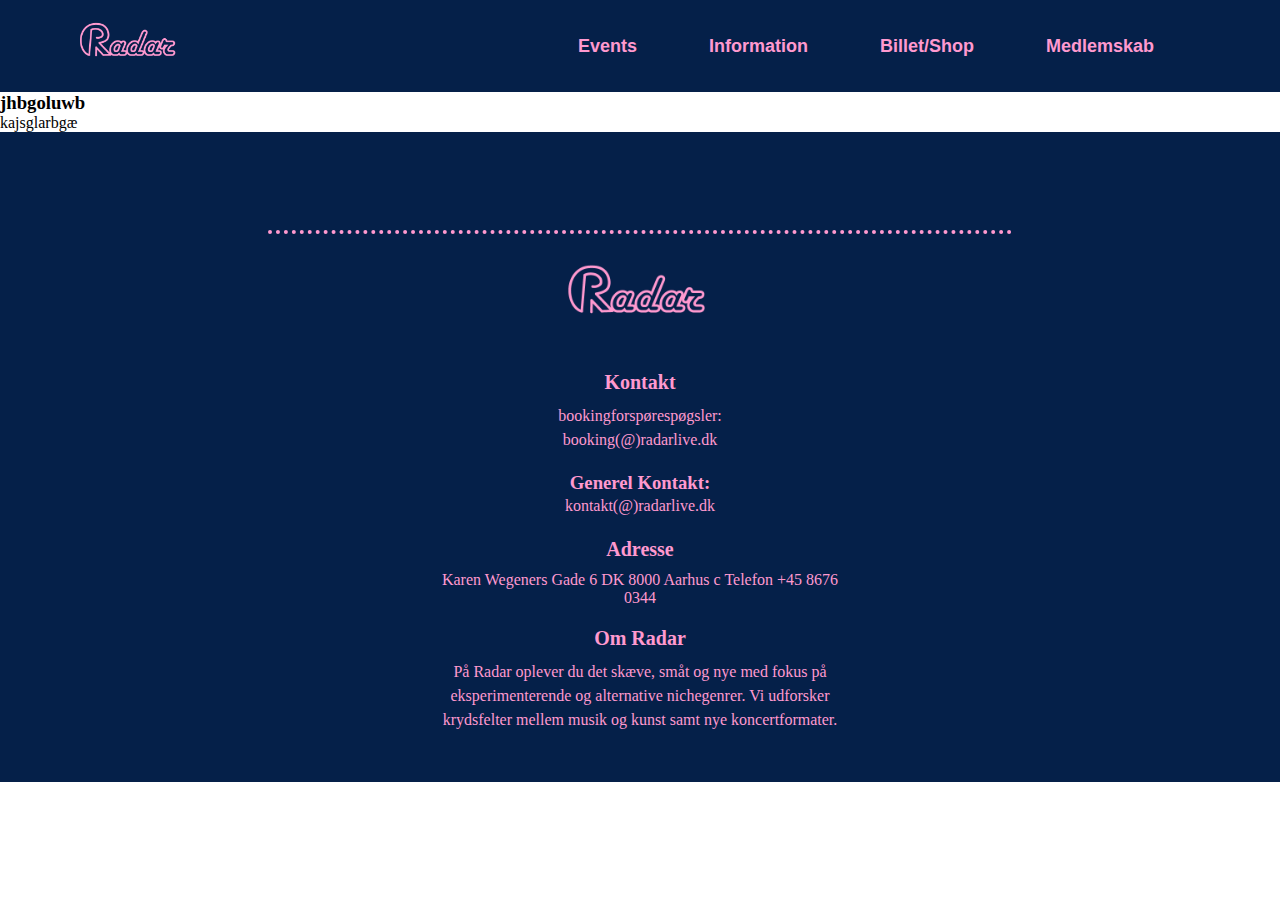
==== index.html @ 802cad34 "responsiv nav, med lidt justeringer" ====
<!DOCTYPE html>
<html lang="da">
<head>
    <meta charset="UTF-8">
    <meta name="viewport" content="width=device-width, initial-scale=1.0">
    <meta name="description" content="Radar – Dit intime spillested for livekoncerter og unik musikoplevelse.">
    <title>Radar</title>
    <link rel="icon" href="../img/logo/favicon.ico" type="image/x-icon">
    <link rel="stylesheet" href="css/footer.css">
    <link rel="stylesheet" href="css/nav.css">
    <link rel="stylesheet" href="css/styles.css">


</head>
<body>
<!-- navbar -->
<nav class="navbar">
    <article class="logo">
        <a href="index.html" title="Til forsiden">
            <img src="../img/logo/radar-logo.png" alt="Pink Radar logo">
        </a>
    </article>
    <input type="checkbox" id="menu-toggle" class="menu-checkbox">
    <!-- Mobil menu ikon -->
    <label for="menu-toggle" class="menu-icon" aria-label="Åbn menu">☰</label>
    <ul class="nav-links">
        <li class="link"><a href="../html/events.html" title="Se kommende events">Events</a></li>
        <li class="link"><a href="../html/info.html" title="Praktisk information">Information</a></li>
        <li class="link"><a href="../html/billet-shop.html" title="Køb billetter eller shop">Billet/Shop</a></li>
        <li class="link"><a href="../html/medlem.html" title="Bliv medlem">Medlemskab</a></li>
    </ul>
</nav>

<section class="seperator">
<article>
    <h3>jhbgoluwb</h3>
    <p>kajsglarbgæ</p>
</article>
</section>




<!-- footer -->
<footer>
    <hr>
    <section class="footer">
      <!-- Logo Sektion -->
      <div class="footer-logo">
        <figure class="footer-img">
          <a href="index.html">
            <img class="radar-logo" src="img/logo/radar-logo.png" alt="Pink Radar logo">
          </a>
        </figure>
      </div>
      
      <!-- Tekstsektioner -->
      <section class="footer-text">
        <h3 class="footer-h3">Kontakt</h3>
        <p class="footer-p">bookingforspørespøgsler:</p>
        <p class="footer-p"> <a href="mailto:booking(@)radarlive.dk">booking(@)radarlive.dk</a>
        </p>
  
        <h3 class="footer-h3-generel">Generel Kontakt:</h3>
        <p class="footer-p"> <a href="mailto:kontakt(@)radarlive.dk">kontakt(@)radarlive.dk</a></p>
      </section>
      
      <section class="footer-text">
        <h3 class="footer-h3">Adresse</h3>
        <p>Karen Wegeners Gade 6 DK 8000 Aarhus c Telefon +45 8676 0344</p>
      </section>
      
      <section class="footer-text">
        <h3 class="footer-h3">Om Radar</h3>
        <p class="footer-p">På Radar oplever du det skæve, småt og nye med fokus på eksperimenterende og alternative nichegenrer. Vi udforsker krydsfelter mellem musik og kunst samt nye koncertformater.</p>
      </section>
    </section>
  </footer>
    
    
</body>
</html>
---- css/footer.css ----
* {
    margin: 0;
    padding: 0;
    box-sizing: border-box;
}

:root {
    --primary-color: #052049; /* mørkeblå */
    --secondary-color: #FF99CF; /* lysserød */
    --accent-color: #633B90; /* lilla */
    --text-color: #FF99CF; /* lysserød */
}

/* footer styling */
footer {
    background-color: var(--primary-color);
    color: var(--text-color);
    padding: 40px 20px;
    text-align: center;
}

/* Flex container for footer */
.footer {
    display: flex;
    flex-direction: column; 
    justify-content: flex-start;
    align-items: center; 
    max-width: 1200px;
    margin: 0 auto;
}

/* Logo styling */
.footer-logo {
    display: flex;
    justify-content: center;
    align-items: center;
    margin-bottom: 20px; /* Afstand mellem logo og tekst */
}

footer img.radar-logo {
    max-width: 200px; 
}


footer section {
    width: 100%;
    max-width: 400px; 
    margin: 10px 0; 
}

/* Tekst styling */
footer .footer-h3 {
    font-size: 20px;
    font-weight: bold;
    margin-bottom: 10px;
}

.footer-h3-generel {
    padding-top: 20px;
}

footer .footer-p {
    font-size: 16px;
    line-height: 1.5;
}

footer .footer-p a {
    color: var(--text-color);
    text-decoration: none;
}

footer .footer-p a:hover {
    text-decoration: underline;
}

/* hr styling */
hr {
    border: none;
    border-bottom: 4px dotted var(--secondary-color);
    margin: 20px auto;
    width: 60%;
    padding-top: 3%;
}
---- css/nav.css ----
* {
    margin: 0;
    padding: 0;
    box-sizing: border-box;
}

:root {
    --primary-color: #052049; /* mørkeblå */
    --secondary-color: #FF99CF; /* lysserød */
    --accent-color: #633B90; /* lilla */
    --text-color: #FF99CF; /* lysserød */
    --hovor-color:#e377b1; /* mørk lysserød */
}

/* generel styling for navbaren */
nav{
    background-color: var(--primary-color);
    color: var(--text-color);
}

.navbar {
    display: flex;
    align-items: center;
    justify-content: space-between;
    padding: 10px 55px;
    padding-right: 70px;
}

/* logo */

.logo img {
    
    width: 150px;
    padding: 5px;
  }

/* links farver og decor */

  nav a{
    text-decoration: none;
    color: var(--text-color);
  }

  nav a:hover {
    color: var(--hovor-color);
  }

  nav a:focus {
    outline-color:var(--hovor-color);
    color: var(--hovor-color);
  }

  /* styling af links */

  .nav-links {
    display: flex;
    list-style: none;
    margin-left: auto;
  }

  .nav-links li {
    margin: 0 1rem;
    padding-right: 40px;
  }

  .nav-links a {
    display: flex;
    text-decoration: none;
    font-size: 18px;
    font-weight: bold;
  }

  nav a {
    font-family: Arial, sans-serif;
    font-size: 16px;
}

  /* burger menu */
  .menu-checkbox {
    display: none;
  }

   .menu-icon {
    display: none;
  }

  .menu-icon:hover.{
    color: var(--hovor-color);
  }
  
  /* responsiv */

  @media (max-width: 768px) {
    .nav-links {
        display: none;
        flex-direction: column;
        position: absolute;
        top: 60px;
        right: 0;
        background-color: var(--primary-color);
        width: 100%;
    }

    .menu-checkbox:checked ~ .nav-links {
        display: flex;
    }

    .menu-icon {
        display: block;
        font-size: 24px;
        cursor: pointer;
    }
}
---- css/styles.css ----
* {
    margin: 0;
    padding: 0;
    box-sizing: border-box;
}

:root {
    --primary-color: #052049; /* mørkeblå */
    --secondary-color: #FF99CF; /* lysserød */
    --accent-color: #633B90; /* lilla */
    --text-color: #FF99CF; /* lysserød */
}
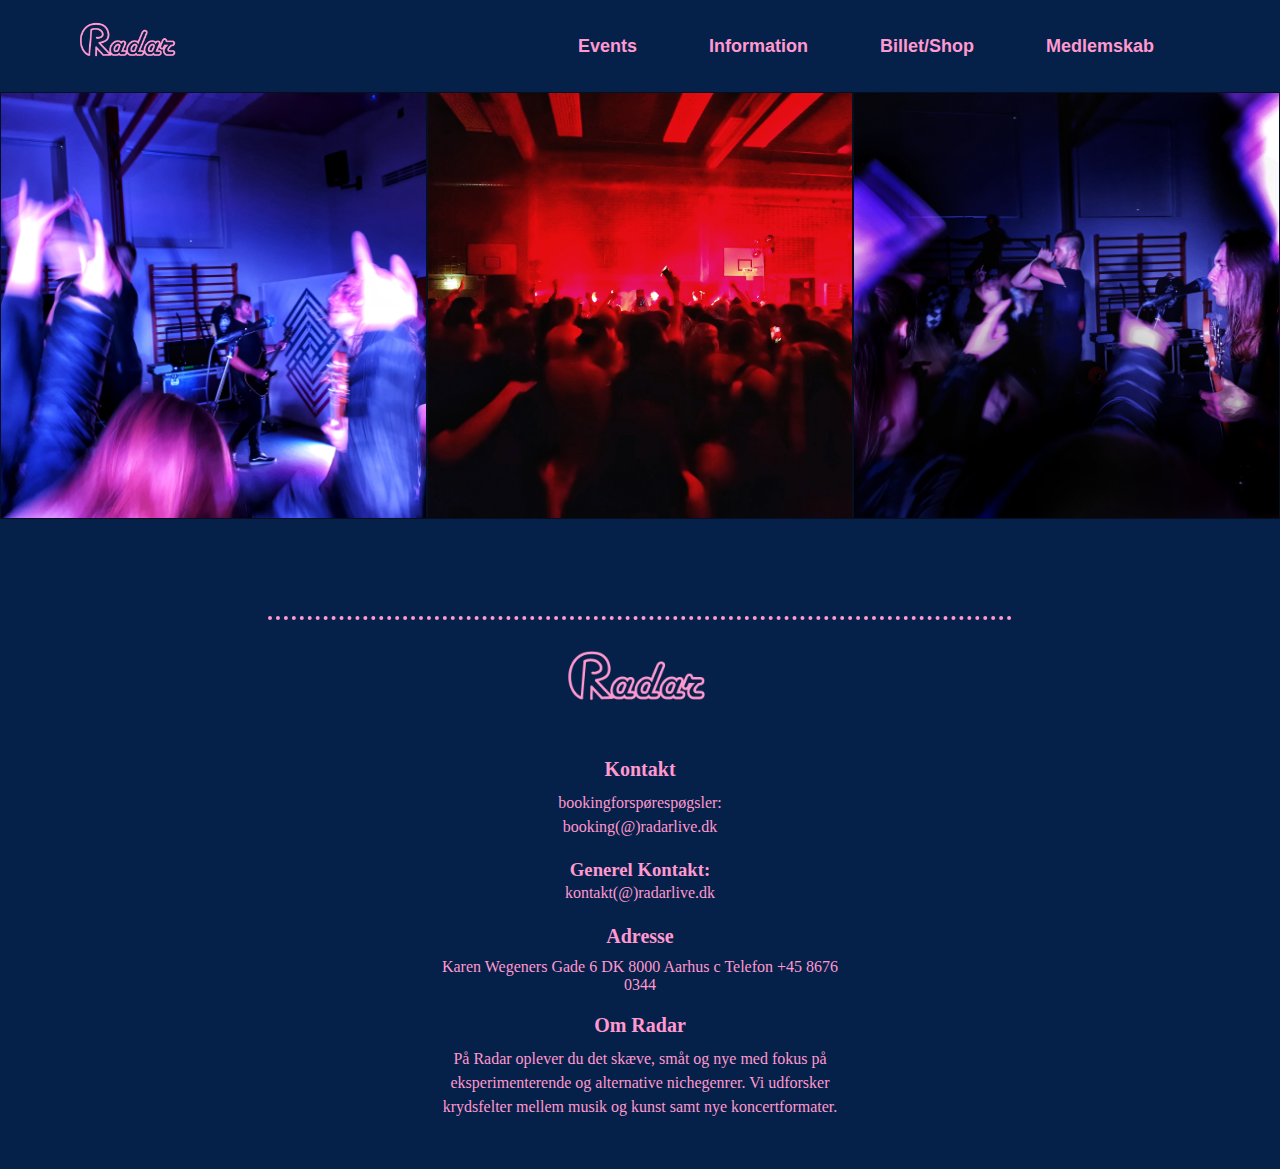
==== commit e114d44c: "billeder html/css index" ====
--- a/index.html
+++ b/index.html
@@ -9,6 +9,7 @@
     <link rel="stylesheet" href="css/footer.css">
     <link rel="stylesheet" href="css/nav.css">
     <link rel="stylesheet" href="css/styles.css">
+    <link rel="stylesheet" href="css/index.css">
 
 
 </head>
@@ -31,11 +32,18 @@
     </ul>
 </nav>
 
-<section class="seperator">
-<article>
-    <h3>jhbgoluwb</h3>
-    <p>kajsglarbgæ</p>
-</article>
+<section class="img-banner">
+  <figure class="banner-img">
+    <img src="img/rock-hands.jpg" alt="band som spiller, med puplikum der laver rock-hands">
+  </figure>
+
+  <figure class="banner-img">
+    <img src="img/red.jpg" alt="billede af puplikum i rød lighting">
+  </figure>
+  
+  <figure class="banner-img">
+    <img src="img/artist-playing.jpg" alt="billede af sangeren med puplikum i forgrunden">
+  </figure>
 </section>
 
 
--- a/css/index.css
+++ b/css/index.css
@@ -0,0 +1,36 @@
+* {
+    margin: 0;
+    padding: 0;
+    box-sizing: border-box;
+}
+
+:root {
+    --primary-color: #052049; /* mørkeblå */
+    --secondary-color: #FF99CF; /* lysserød */
+    --accent-color: #633B90; /* lilla */
+    --text-color: #FF99CF; /* lysserød */
+    --hovor-color:#e377b1; /* mørk lysserød */
+    --pxfoto-color:#050f1f;/* mørk blå til 1px rundt om billeder */
+}
+
+.img-banner {
+    display: flex; /* Gør containeren til en flexbox */
+    justify-content: center; /* Centrerer billederne */
+    align-items: center; /* Centrerer billederne lodret */
+    padding: 0; /* Ingen padding rundt om containeren */
+    gap: 0; /* Ingen mellemrum mellem billederne */
+}
+
+.banner-img {
+    flex: 1; /* Gør hver figur lige bred */
+    margin: 0; /* Ingen margin mellem figurerne */
+}
+
+.banner-img img {
+    width: 100%; /* Sørger for, at billederne fylder hele figurens bredde */
+    height: auto; /* Bevarer billedets proportioner */
+    display: block; /* Eliminerer evt. mellemrum som inline-elementer kan skabe */
+    border: 1px solid var(--pxfoto-color); /* Mørkeblå ramme */
+       
+    background-color: #1a1a1a; /* Mørk baggrundsfarve til at fremhæve rammen */
+}
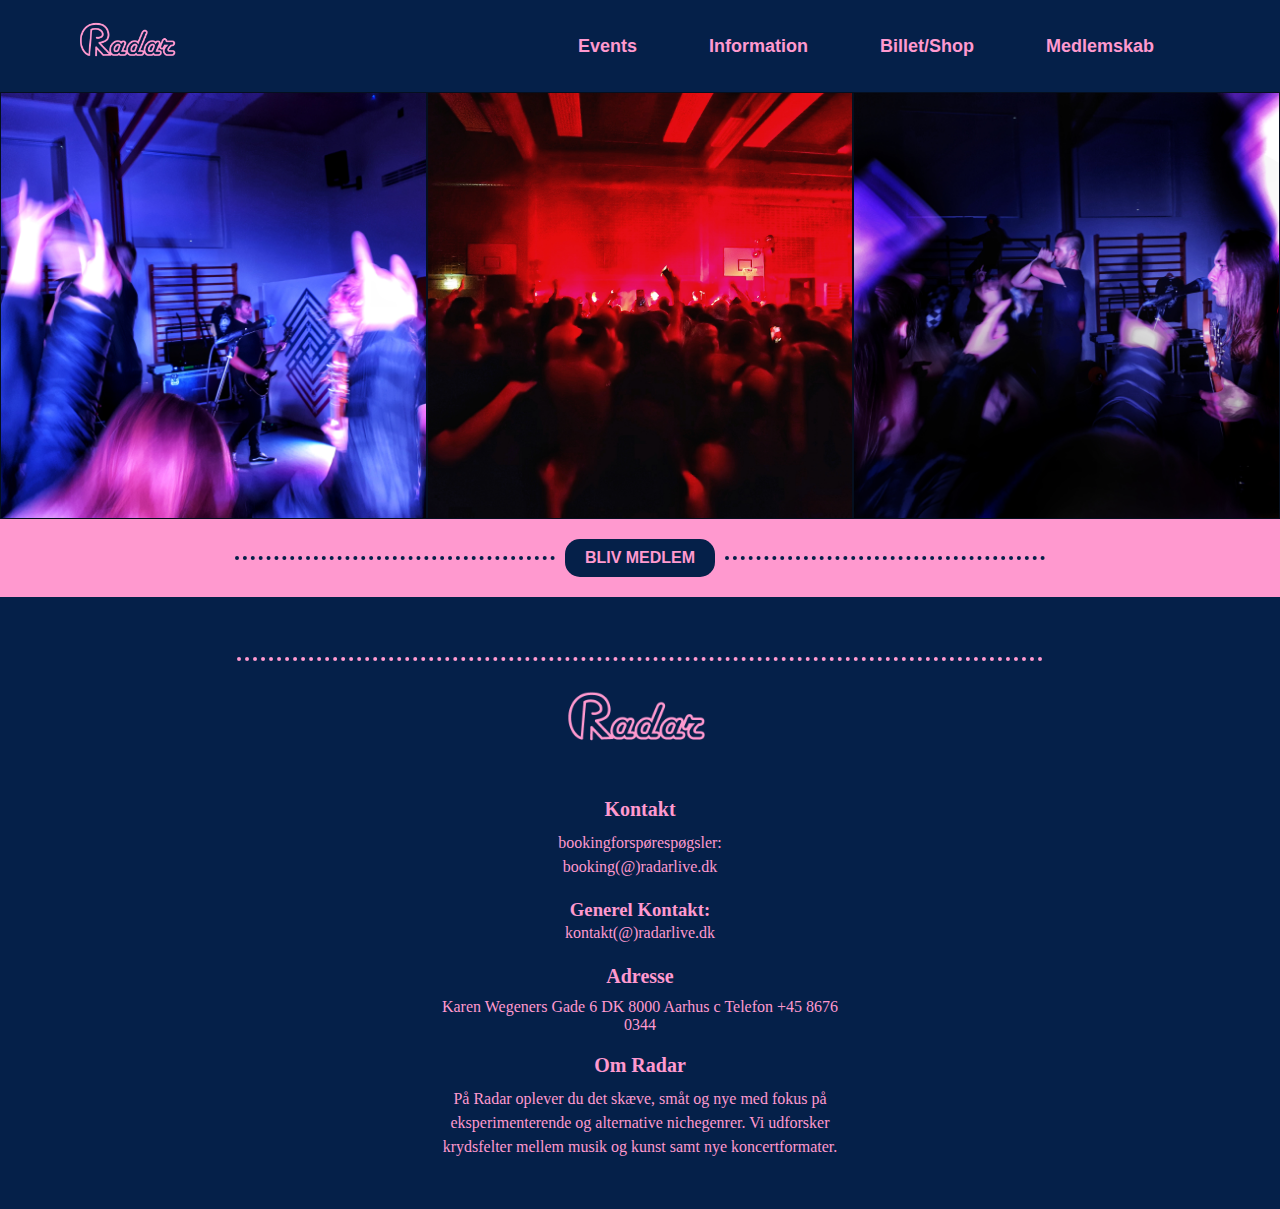
==== commit f559c7bc: "bliv medlem knap" ====
--- a/index.html
+++ b/index.html
@@ -32,6 +32,8 @@
     </ul>
 </nav>
 
+<!-- tre billeder -->
+
 <section class="img-banner">
   <figure class="banner-img">
     <img src="img/rock-hands.jpg" alt="band som spiller, med puplikum der laver rock-hands">
@@ -46,7 +48,13 @@
   </figure>
 </section>
 
+<!-- bliv medlem knap -->
 
+<section class="medlemskab">
+  <hr class="line">
+  <button class="bliv-medlem" onclick="window.location.href='../html/medlem.html';">BLIV MEDLEM</button>
+  <hr class="line">
+</section>
 
 
 <!-- footer -->
--- a/css/footer.css
+++ b/css/footer.css
@@ -78,6 +78,6 @@
     border: none;
     border-bottom: 4px dotted var(--secondary-color);
     margin: 20px auto;
-    width: 60%;
-    padding-top: 3%;
+    width: 65%;
+    padding-top: 0;
 }
--- a/css/index.css
+++ b/css/index.css
@@ -12,6 +12,8 @@
     --hovor-color:#e377b1; /* mørk lysserød */
     --pxfoto-color:#050f1f;/* mørk blå til 1px rundt om billeder */
 }
+
+/* tre billeder i toppen */
 
 .img-banner {
     display: flex; /* Gør containeren til en flexbox */
@@ -34,3 +36,43 @@
        
     background-color: #1a1a1a; /* Mørk baggrundsfarve til at fremhæve rammen */
 }
+
+/* bliv medlem knap */
+
+/* Container for knappen og linjer */
+.medlemskab {
+    display: flex; /* Flexbox til horisontal layout */
+    align-items: center; /* Vertikal centreret layout */
+    justify-content: center; /* Centrerer hele sektionen */
+    background-color: var(--secondary-color); /* Baggrundsfarve (lyserød) */
+    padding: 20px 0; /* Plads over og under */
+}
+
+/* Hr styling */
+.line {
+    border: none; 
+    border-top: 4px dotted var(--primary-color); /* Stiplet linje */
+    margin: 0 10px; /* Plads mellem linjerne og knappen */
+    width: 25%; /* Procentuel bredde */
+    flex-shrink: 0; /* Sørger for, at linjerne ikke krymper */
+    padding-top: 0;
+}
+
+/* Knappens styling */
+.bliv-medlem {
+    background-color: var(--primary-color); /* Mørkeblå baggrundsfarve */
+    color: var(--secondary-color); 
+    font-size: 16px; /* Tekststørrelse */
+    font-weight: bold; /* Fed tekst */
+    padding: 10px 20px; /* Indvendig afstand for knappen */
+    border: none; /* Fjern standardkant */
+    border-radius: 15px; /* Afrundede hjørner */
+    cursor: pointer; /* Gør knappen klikbar */
+    display: inline-block; /* Gør knappen inline-block for bedre fleksibilitet */
+}
+
+.bliv-medlem:hover {
+    background-color: #ff60b5; /* Skift farve ved hover */
+    color: #052049; /* Omvend farve ved hover */
+    transition: background-color 0.3s ease, color 0.3s ease; /* Glidende overgang */
+}
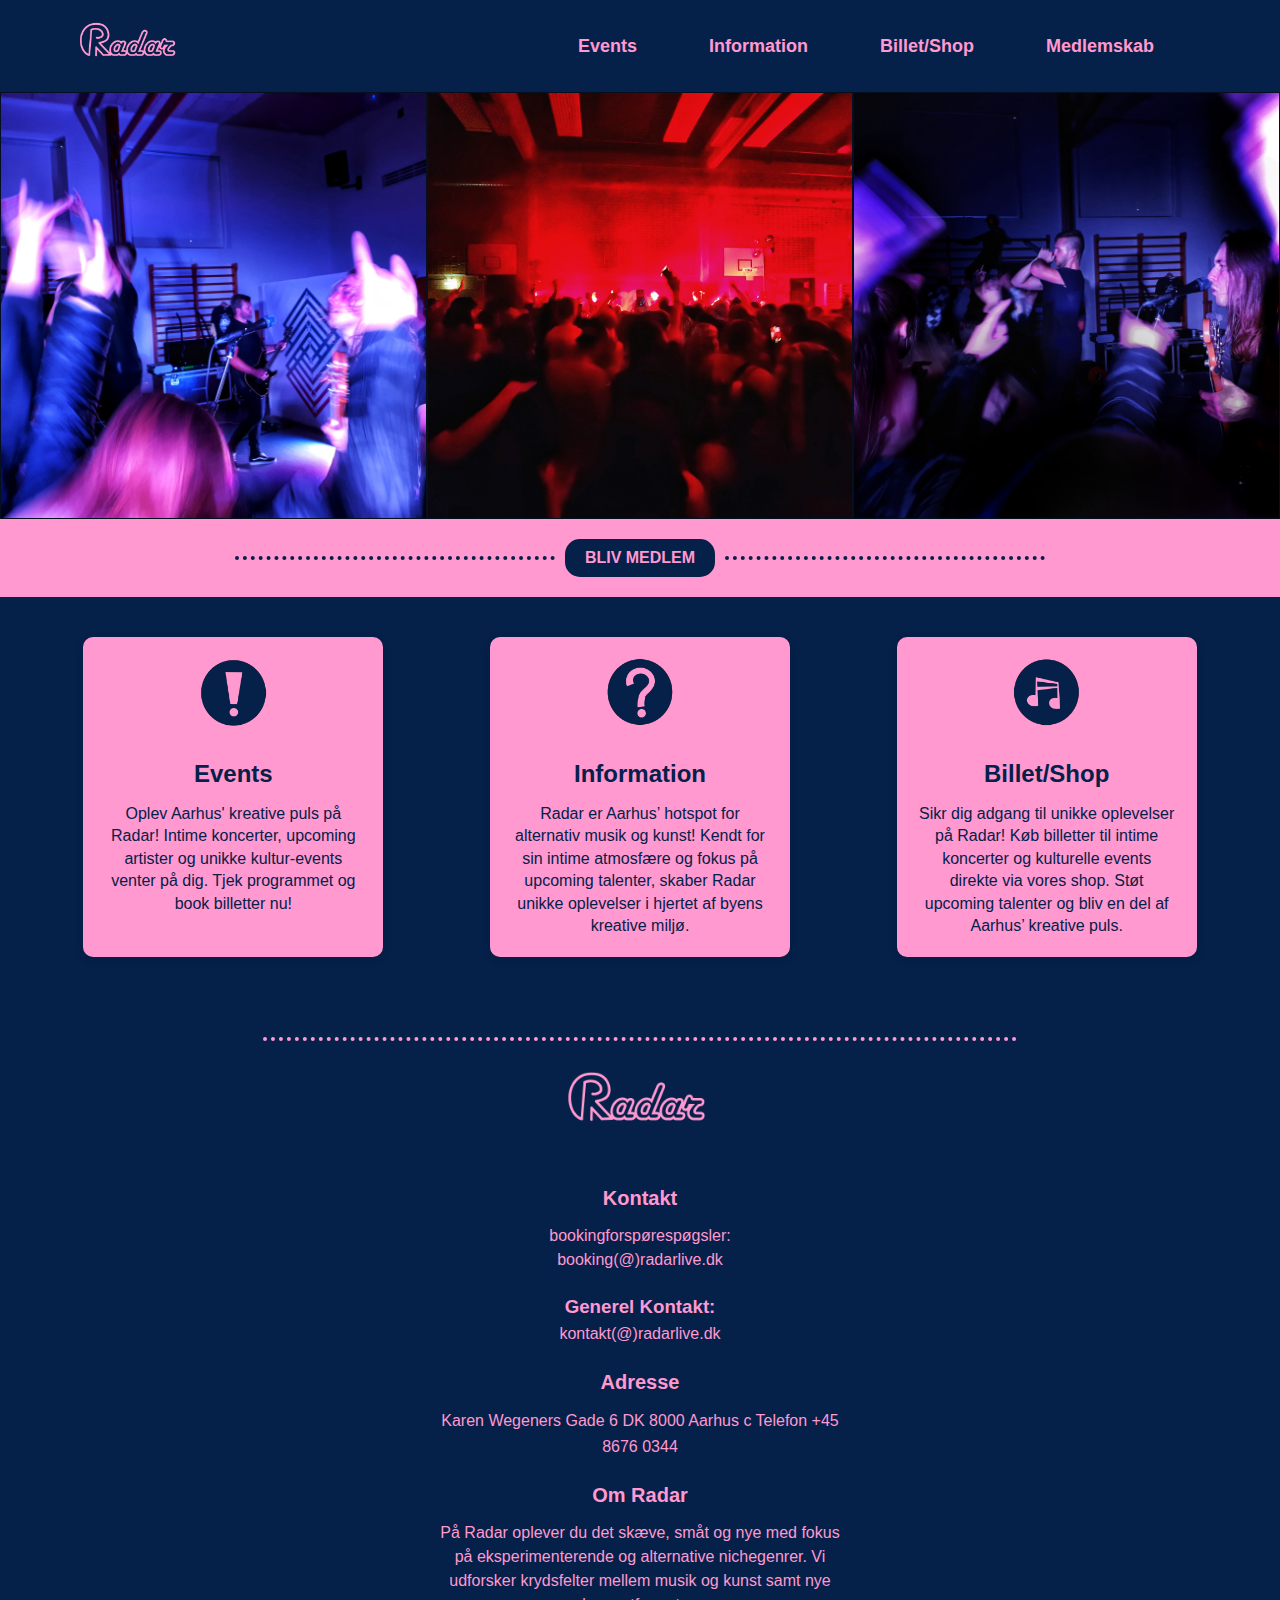
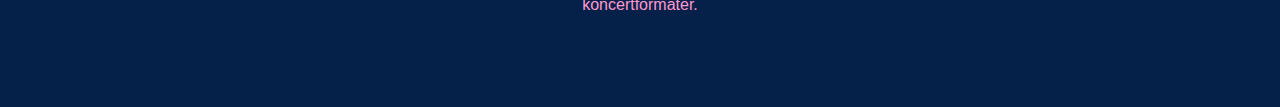
==== commit 0b3ae3de: "form færdig" ====
--- a/index.html
+++ b/index.html
@@ -57,6 +57,55 @@
 </section>
 
 
+<!-- info bokse -->
+
+<section class="infobox">
+  <article class="box">
+    <figure>
+      <a href="../html/events.html">
+    <img src="img/logo/udraabstegn-logo.png" alt="udraabstegn" class="icon" />
+      </a>
+  </figure>
+    <h3>Events</h3>
+    <p>
+      Oplev Aarhus' kreative puls på Radar! Intime koncerter, 
+      upcoming artister og unikke kultur-events venter på dig. 
+      Tjek programmet og book billetter nu!
+    </p>    
+  </article>
+
+  <article class="box">
+    <figure>
+      <a href="../html/info.html">
+    <img src="img/logo/sporgsmaal-logo.png" alt="spørgsmaalstegn" class="icon" />
+      </a>
+    </figure>
+    <h3>Information</h3>
+    <p>
+      Radar er Aarhus’ hotspot for alternativ musik og kunst! 
+      Kendt for sin intime atmosfære og fokus på upcoming talenter,
+      skaber Radar unikke oplevelser i hjertet af byens kreative miljø. 
+    </p>
+  </article>
+
+  <article class="box">
+    <figure>
+      <a href="../html/billet-shop.html">
+    <img src="img/logo/node-logo.png" alt="musiknode" class="icon" />
+      </a>
+    </figure>
+    <h3>Billet/Shop</h3>
+    <p>
+      Sikr dig adgang til unikke oplevelser på Radar!
+      Køb billetter til intime koncerter og kulturelle
+      events direkte via vores shop. 
+      Støt upcoming talenter og bliv en del af Aarhus’ kreative puls. 
+    </p>
+  </article>
+
+  
+
+
 <!-- footer -->
 <footer>
     <hr>
--- a/css/footer.css
+++ b/css/footer.css
@@ -13,6 +13,7 @@
 
 /* footer styling */
 footer {
+    font-family: Arial, sans-serif;
     background-color: var(--primary-color);
     color: var(--text-color);
     padding: 40px 20px;
@@ -81,3 +82,5 @@
     width: 65%;
     padding-top: 0;
 }
+
+
--- a/css/styles.css
+++ b/css/styles.css
@@ -11,3 +11,5 @@
     --text-color: #FF99CF; /* lysserød */
 }
 
+
+
--- a/css/index.css
+++ b/css/index.css
@@ -76,3 +76,84 @@
     color: #052049; /* Omvend farve ved hover */
     transition: background-color 0.3s ease, color 0.3s ease; /* Glidende overgang */
 }
+
+
+
+/* infobokse */
+
+
+body {
+    font-family: Arial, sans-serif;
+    background-color: #f2f2f2;
+    color: var(--primary-color);
+   
+}
+
+.infobox {
+    display: flex;
+    justify-content: space-around;
+    flex-wrap: wrap;
+    gap: 20px;
+    padding: 40px;
+    background-color: var(--primary-color);
+    line-height: 1.6;
+}
+
+.box {
+    background-color: var(--secondary-color);
+    padding: 20px;
+    width: 300px;
+    border-radius: 10px;
+    box-shadow: 0 2px 10px rgba(0, 0, 0, 0.1);
+    text-align: center;
+    transition: transform 0.3s ease, box-shadow 0.3s ease;
+}
+
+.box:hover {
+    transform: scale(1.05);
+    box-shadow: 0 5px 20px rgba(0, 0, 0, 0.2);
+}
+
+.box h3 {
+    color: var(--primary-color);
+    font-size: 1.5rem;
+    margin-top: 10px;
+}
+
+.box p {
+    font-size: 1rem;
+    color: var(--primary-color);
+    margin-top: 10px;
+    line-height: 1.4;
+}
+
+.box figure {
+    margin: 0;
+}
+
+.box .icon {
+    width: 70px;
+    height: 70px;
+    margin-bottom: 10px;
+    transition: transform 0.3s ease;
+}
+
+.box .icon:hover {
+    transform: scale(1.2);
+}
+
+a {
+    text-decoration: none;
+    color: inherit;
+}
+
+html, body {
+    height: 100%;
+}
+
+footer {
+    position: relative;
+    bottom: 0;
+    width: 100%;
+    margin-top: 0px;
+}
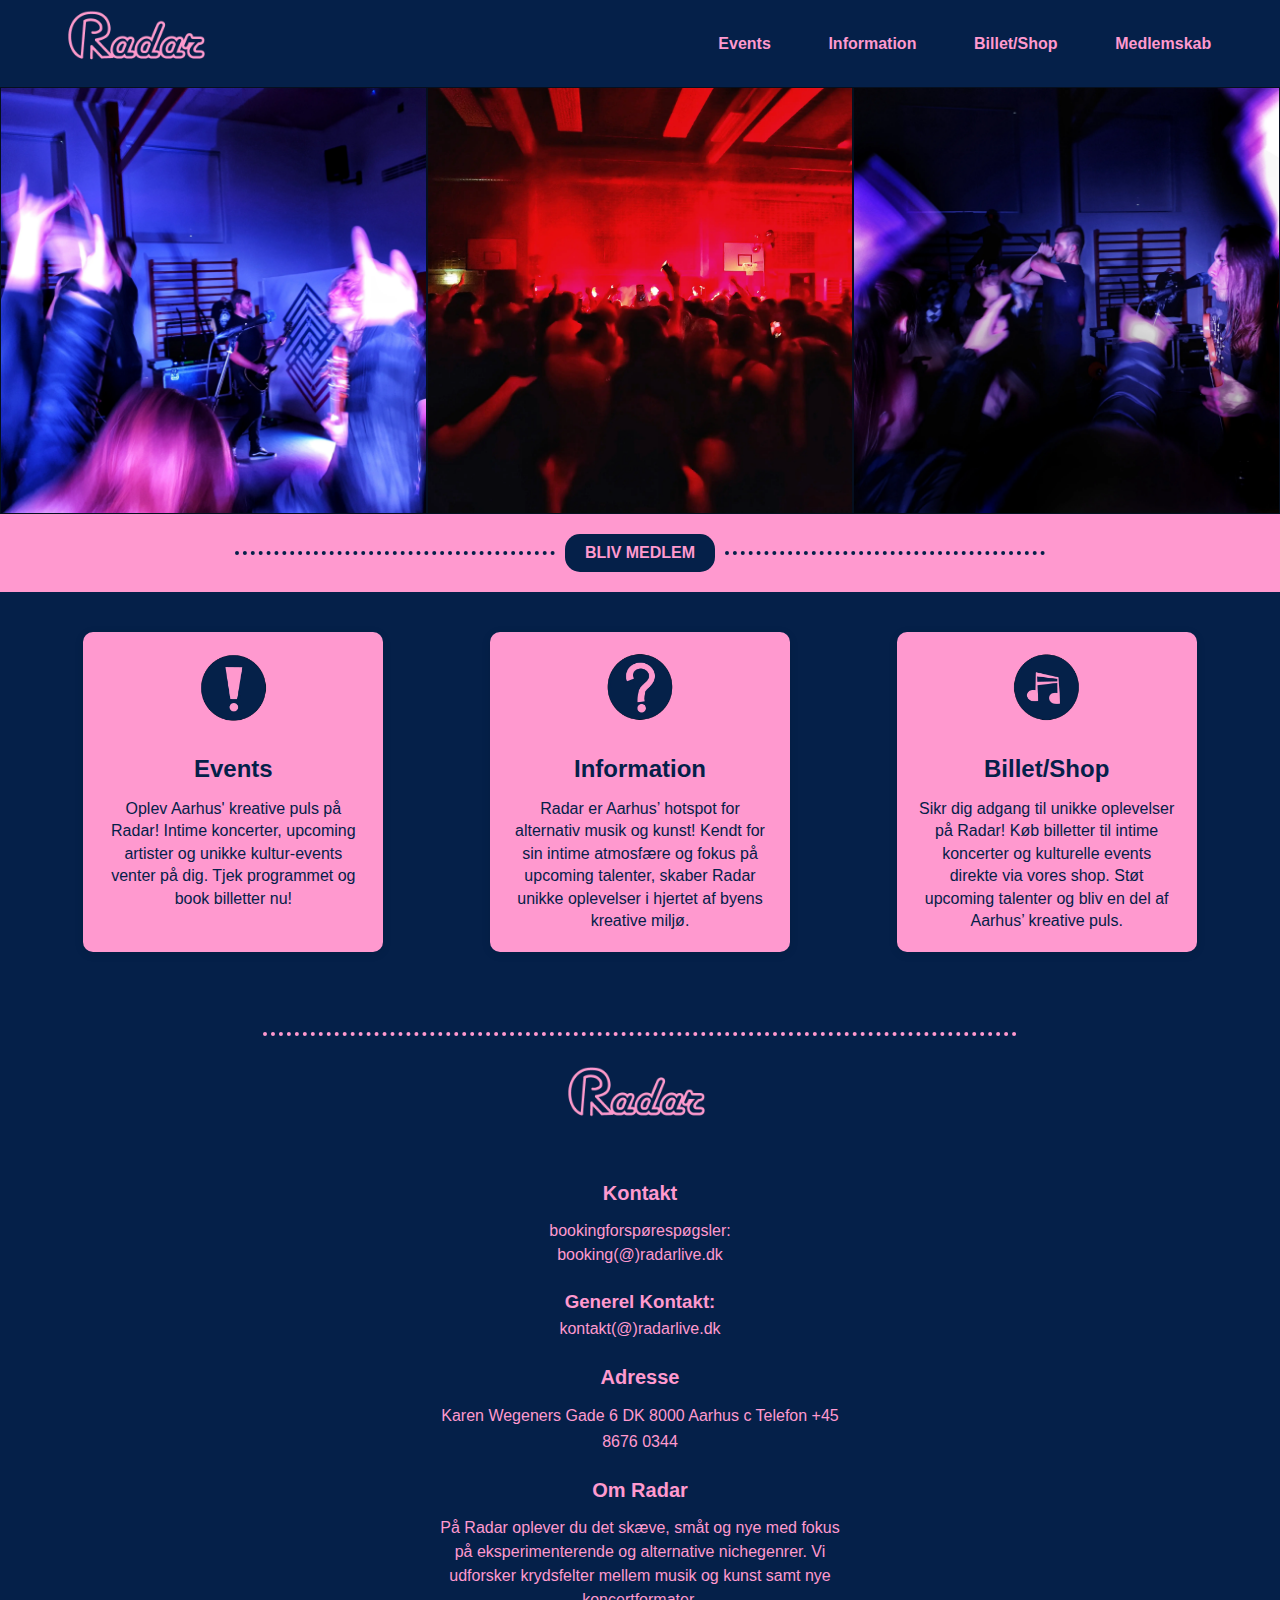
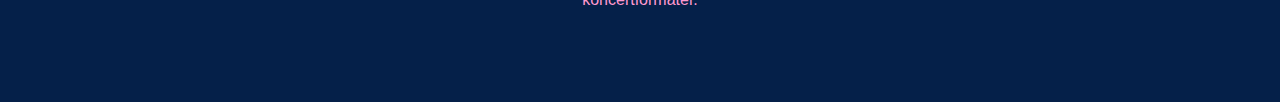
==== commit 4bf96a58: "slettet unødvendig css" ====
--- a/index.html
+++ b/index.html
@@ -18,7 +18,7 @@
 <nav class="navbar">
     <article class="logo">
         <a href="index.html" title="Til forsiden">
-            <img src="../img/logo/radar-logo.png" alt="Pink Radar logo">
+            <img src="../img/logo/radar-logo.webp" alt="Pink Radar logo">
         </a>
     </article>
     <input type="checkbox" id="menu-toggle" class="menu-checkbox">
@@ -36,15 +36,15 @@
 
 <section class="img-banner">
   <figure class="banner-img">
-    <img src="img/rock-hands.jpg" alt="band som spiller, med puplikum der laver rock-hands">
+    <img src="img/rock-hands.webp" alt="band som spiller, med puplikum der laver rock-hands">
   </figure>
 
   <figure class="banner-img">
-    <img src="img/red.jpg" alt="billede af puplikum i rød lighting">
+    <img src="img/red.webp" alt="billede af puplikum i rød lighting">
   </figure>
   
   <figure class="banner-img">
-    <img src="img/artist-playing.jpg" alt="billede af sangeren med puplikum i forgrunden">
+    <img src="img/artist-playing.webp" alt="billede af sangeren med puplikum i forgrunden">
   </figure>
 </section>
 
@@ -63,7 +63,7 @@
   <article class="box">
     <figure>
       <a href="../html/events.html">
-    <img src="img/logo/udraabstegn-logo.png" alt="udraabstegn" class="icon" />
+    <img src="img/logo/udraabstegn-logo.webp" alt="udraabstegn" class="icon" />
       </a>
   </figure>
     <h3>Events</h3>
@@ -77,7 +77,7 @@
   <article class="box">
     <figure>
       <a href="../html/info.html">
-    <img src="img/logo/sporgsmaal-logo.png" alt="spørgsmaalstegn" class="icon" />
+    <img src="img/logo/sporgsmaal-logo.webp" alt="sporgsmaalstegn" class="icon" />
       </a>
     </figure>
     <h3>Information</h3>
@@ -91,7 +91,7 @@
   <article class="box">
     <figure>
       <a href="../html/billet-shop.html">
-    <img src="img/logo/node-logo.png" alt="musiknode" class="icon" />
+    <img src="img/logo/node-logo.webp" alt="musiknode" class="icon" />
       </a>
     </figure>
     <h3>Billet/Shop</h3>
@@ -114,7 +114,7 @@
       <div class="footer-logo">
         <figure class="footer-img">
           <a href="index.html">
-            <img class="radar-logo" src="img/logo/radar-logo.png" alt="Pink Radar logo">
+            <img class="radar-logo" src="img/logo/radar-logo.webp" alt="Pink Radar logo">
           </a>
         </figure>
       </div>
--- a/css/nav.css
+++ b/css/nav.css
@@ -16,22 +16,23 @@
 nav{
     background-color: var(--primary-color);
     color: var(--text-color);
+    position: sticky; /* Gør navbaren sticky */
+    top: 0; /* Lås navbaren til toppen */
+    z-index: 1000; /* Sørger for, at navbaren ligger ovenpå andet indhold */
+    width: 100%; /* Sørger for, at navbaren strækker sig over hele bredden */
 }
 
 .navbar {
     display: flex;
     align-items: center;
     justify-content: space-between;
-    padding: 10px 55px;
-    padding-right: 70px;
+    padding: 5px 20px; /* Reduceret padding */
 }
 
 /* logo */
 
-.logo img {
-    
-    width: 150px;
-    padding: 5px;
+nav .logo img {
+    width: 200px;
   }
 
 /* links farver og decor */
@@ -60,7 +61,7 @@
 
   .nav-links li {
     margin: 0 1rem;
-    padding-right: 40px;
+    padding: 0;
   }
 
   .nav-links a {
@@ -84,13 +85,17 @@
     display: none;
   }
 
-  .menu-icon:hover.{
+  .menu-icon:hover{
     color: var(--hovor-color);
   }
-  
   /* responsiv */
-
-  @media (max-width: 768px) {
+@media (max-width: 480px) {
+    .navbar {
+        padding: 8px 15px; /* Juster navbar padding for mindre skærme */
+        padding-bottom: 0;
+        padding-top: 0;
+    }
+
     .nav-links {
         display: none;
         flex-direction: column;
@@ -99,6 +104,7 @@
         right: 0;
         background-color: var(--primary-color);
         width: 100%;
+        padding: 10px 0;  /* Reduceret plads til links */
     }
 
     .menu-checkbox:checked ~ .nav-links {
@@ -107,7 +113,108 @@
 
     .menu-icon {
         display: block;
-        font-size: 24px;
+        font-size: 24px; /* Mindre burger-ikon */
         cursor: pointer;
+        color: var(--text-color);
+    }
+
+    .nav-links li {
+        padding: 8px 0; /* Mindre plads mellem links */
+        text-align: center;
+        margin: 0;
+    }
+
+    .nav-links a {
+        font-size: 16px; /* Mindre fontstørrelse */
+        font-weight: normal;
+    }
+
+    .logo img {
+        width: 90px; /* Mindre logo */
+    }
+
+    .nav-links li:hover {
+        background-color: var(--secondary-color);
+    }
+}
+
+/* For tablet enheder */
+@media (max-width: 768px) {
+    .navbar {
+        padding: 8px 20px; /* Mindre padding på tablet */
+        padding-bottom: 0;
+        padding-top: 0;
+    }
+
+    .nav-links {
+        display: none;
+        flex-direction: column;
+        position: absolute;
+        top: 60px;
+        right: 0;
+        background-color: var(--primary-color);
+        width: 100%;
+    }
+
+    .menu-checkbox:checked ~ .nav-links {
+        display: flex;
+    }
+
+    .menu-icon {
+        display: block;
+        font-size: 20px;
+        cursor: pointer;
+        color: var(--text-color);
+    }
+
+    .nav-links li {
+        padding: 8px 0;
+        text-align: center;
+    }
+
+    .logo img {
+        width: 110px; /* Mindre logo */
+    }
+
+    .nav-links a {
+        font-size: 18px;
+        font-weight: normal;
+    }
+}
+
+/* For desktop enheder */
+@media (min-width: 769px) {
+    
+    .navbar {
+        padding: 7px 40px; 
+        padding-bottom: 0;
+        padding-top: 0;
+    }
+
+    .nav-links {
+        display: flex;
+        flex-direction: row;
+        position: static;
+        background-color: transparent;
+        width: auto;
+        padding: 0;
+    }
+
+    .menu-icon {
+        display: none;
+    }
+
+    .nav-links li {
+        padding: 0 0.8rem;
+        text-align: center;
+    }
+
+    .logo img {
+        width: 140px; /* Mindre logo */
+    }
+
+    .nav-links a {
+        font-size: 16px; /* Mindre fontstørrelse */
+        font-weight: bold;
     }
 }--- a/css/index.css
+++ b/css/index.css
@@ -1,159 +1,179 @@
+/* Nulstilling af margin, padding og box-sizing */
 * {
     margin: 0;
     padding: 0;
     box-sizing: border-box;
 }
 
+/* Farvevariabler */
 :root {
-    --primary-color: #052049; /* mørkeblå */
-    --secondary-color: #FF99CF; /* lysserød */
-    --accent-color: #633B90; /* lilla */
-    --text-color: #FF99CF; /* lysserød */
-    --hovor-color:#e377b1; /* mørk lysserød */
-    --pxfoto-color:#050f1f;/* mørk blå til 1px rundt om billeder */
+    --primary-color: #052049; 
+    --secondary-color: #FF99CF; 
+    --accent-color: #633B90; 
+    --text-color: #FF99CF; 
+    --hovor-color: #e377b1; 
+    --pxfoto-color: #050f1f; 
 }
 
-/* tre billeder i toppen */
-
+/* TRE BILLEDER I TOPPEN */
 .img-banner {
-    display: flex; /* Gør containeren til en flexbox */
-    justify-content: center; /* Centrerer billederne */
-    align-items: center; /* Centrerer billederne lodret */
-    padding: 0; /* Ingen padding rundt om containeren */
-    gap: 0; /* Ingen mellemrum mellem billederne */
+    display: flex; 
+    justify-content: center; 
+    align-items: center; 
+    padding: 0; 
+    gap: 0; 
 }
 
 .banner-img {
-    flex: 1; /* Gør hver figur lige bred */
-    margin: 0; /* Ingen margin mellem figurerne */
+    flex: 1; 
+    margin: 0; 
 }
 
 .banner-img img {
-    width: 100%; /* Sørger for, at billederne fylder hele figurens bredde */
-    height: auto; /* Bevarer billedets proportioner */
-    display: block; /* Eliminerer evt. mellemrum som inline-elementer kan skabe */
-    border: 1px solid var(--pxfoto-color); /* Mørkeblå ramme */
-       
-    background-color: #1a1a1a; /* Mørk baggrundsfarve til at fremhæve rammen */
+    width: 100%; 
+    height: auto; 
+    display: block; 
+    border: 1px solid var(--pxfoto-color); 
+    background-color: #1a1a1a; 
 }
 
-/* bliv medlem knap */
+/* BLIV MEDLEM KNAP */
 
 /* Container for knappen og linjer */
 .medlemskab {
-    display: flex; /* Flexbox til horisontal layout */
-    align-items: center; /* Vertikal centreret layout */
-    justify-content: center; /* Centrerer hele sektionen */
-    background-color: var(--secondary-color); /* Baggrundsfarve (lyserød) */
-    padding: 20px 0; /* Plads over og under */
+    display: flex;
+    align-items: center;
+    justify-content: center; 
+    background-color: var(--secondary-color); 
+    padding: 20px 0; 
 }
 
-/* Hr styling */
+/* Stiplede linjer */
 .line {
     border: none; 
-    border-top: 4px dotted var(--primary-color); /* Stiplet linje */
-    margin: 0 10px; /* Plads mellem linjerne og knappen */
-    width: 25%; /* Procentuel bredde */
-    flex-shrink: 0; /* Sørger for, at linjerne ikke krymper */
+    border-top: 4px dotted var(--primary-color); 
+    margin: 0 10px; 
+    width: 25%; 
+    flex-shrink: 0; 
     padding-top: 0;
 }
 
 /* Knappens styling */
 .bliv-medlem {
-    background-color: var(--primary-color); /* Mørkeblå baggrundsfarve */
+    background-color: var(--primary-color); 
     color: var(--secondary-color); 
-    font-size: 16px; /* Tekststørrelse */
-    font-weight: bold; /* Fed tekst */
-    padding: 10px 20px; /* Indvendig afstand for knappen */
-    border: none; /* Fjern standardkant */
-    border-radius: 15px; /* Afrundede hjørner */
-    cursor: pointer; /* Gør knappen klikbar */
-    display: inline-block; /* Gør knappen inline-block for bedre fleksibilitet */
+    font-size: 16px; 
+    font-weight: bold; 
+    padding: 10px 20px; 
+    border: none; 
+    border-radius: 15px; 
+    cursor: pointer; 
+    display: inline-block; 
 }
 
+/* Hover-effekt for knappen */
 .bliv-medlem:hover {
-    background-color: #ff60b5; /* Skift farve ved hover */
-    color: #052049; /* Omvend farve ved hover */
-    transition: background-color 0.3s ease, color 0.3s ease; /* Glidende overgang */
+    background-color: #ff60b5; 
+    color: #052049; 
+    transition: background-color 0.3s ease, color 0.3s ease; 
 }
 
-
-
-/* infobokse */
-
+/* INFOBOKSE */
 
 body {
-    font-family: Arial, sans-serif;
-    background-color: #f2f2f2;
-    color: var(--primary-color);
-   
+    font-family: Arial, sans-serif; 
+    color: var(--primary-color); 
 }
 
 .infobox {
     display: flex;
-    justify-content: space-around;
-    flex-wrap: wrap;
-    gap: 20px;
+    justify-content: space-around; 
+    flex-wrap: wrap; 
+    gap: 20px; 
     padding: 40px;
-    background-color: var(--primary-color);
+    background-color: var(--primary-color); 
     line-height: 1.6;
 }
 
 .box {
-    background-color: var(--secondary-color);
-    padding: 20px;
-    width: 300px;
-    border-radius: 10px;
-    box-shadow: 0 2px 10px rgba(0, 0, 0, 0.1);
-    text-align: center;
-    transition: transform 0.3s ease, box-shadow 0.3s ease;
+    background-color: var(--secondary-color); 
+    padding: 20px; 
+    width: 300px; 
+    border-radius: 10px; 
+    box-shadow: 0 2px 10px rgba(0, 0, 0, 0.1); 
+    text-align: center; 
+    transition: transform 0.3s ease, box-shadow 0.3s ease; 
 }
 
 .box:hover {
-    transform: scale(1.05);
-    box-shadow: 0 5px 20px rgba(0, 0, 0, 0.2);
+    transform: scale(1.05); 
+    box-shadow: 0 5px 20px rgba(0, 0, 0, 0.2); 
 }
 
 .box h3 {
-    color: var(--primary-color);
-    font-size: 1.5rem;
-    margin-top: 10px;
+    color: var(--primary-color); 
+    font-size: 1.5rem; 
+    margin-top: 10px; 
 }
 
 .box p {
-    font-size: 1rem;
+    font-size: 1rem; 
     color: var(--primary-color);
-    margin-top: 10px;
-    line-height: 1.4;
+    margin-top: 10px; 
+    line-height: 1.4; 
 }
 
 .box figure {
-    margin: 0;
+    margin: 0; 
 }
 
 .box .icon {
     width: 70px;
     height: 70px;
     margin-bottom: 10px;
-    transition: transform 0.3s ease;
+    transition: transform 0.3s ease; 
 }
 
 .box .icon:hover {
-    transform: scale(1.2);
+    transform: scale(1.2); 
 }
 
+/* Fjern understregning på links */
 a {
     text-decoration: none;
-    color: inherit;
+    color: inherit; 
 }
 
 html, body {
-    height: 100%;
+    height: 100%; 
 }
 
+/* Footer */
 footer {
     position: relative;
     bottom: 0;
     width: 100%;
-    margin-top: 0px;
+    margin-top: 0;
 }
+
+/* MOBILVENLIG STYLING (maks. 600px) */
+@media (max-width: 600px) {
+    /* Ændre knappen, så den fylder mere på små skærme */
+    .bliv-medlem {
+        width: 80%; 
+        padding: 12px 24px; 
+        font-size: 18px; 
+    }
+
+    /* Linjer justeres for mobil */
+    .line {
+        width: 50%; 
+        margin: 10px 0; 
+    }
+
+    /* Ændrer layout af medlemskab-sektionen */
+    .medlemskab {
+        flex-direction: column; 
+        padding: 10px 0; 
+    }
+}
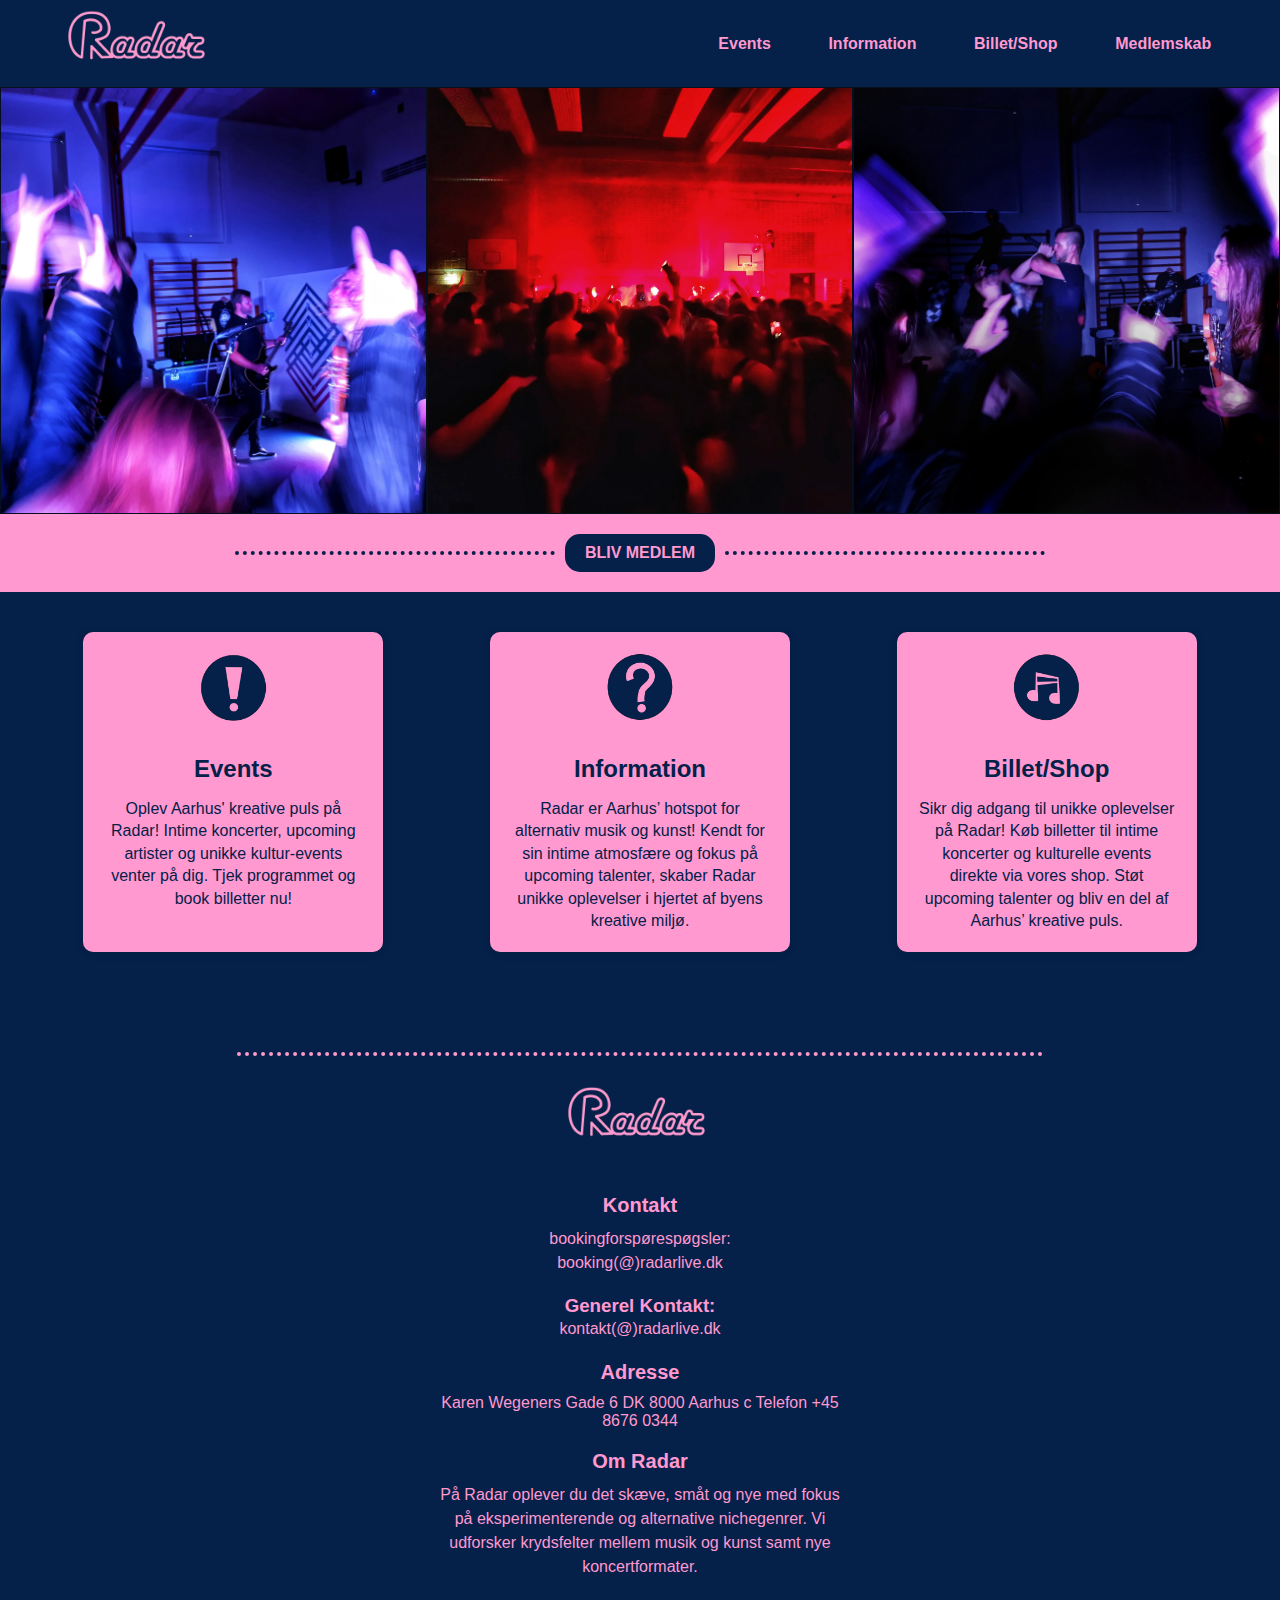
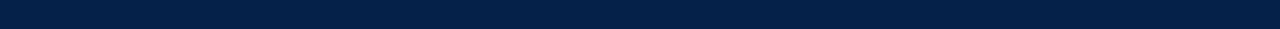
==== commit f489a1aa: "sidste rettelser og validering" ====
--- a/index.html
+++ b/index.html
@@ -8,7 +8,6 @@
     <link rel="icon" href="../img/logo/favicon.ico" type="image/x-icon">
     <link rel="stylesheet" href="css/footer.css">
     <link rel="stylesheet" href="css/nav.css">
-    <link rel="stylesheet" href="css/styles.css">
     <link rel="stylesheet" href="css/index.css">
 
 
@@ -18,7 +17,7 @@
 <nav class="navbar">
     <article class="logo">
         <a href="index.html" title="Til forsiden">
-            <img src="../img/logo/radar-logo.webp" alt="Pink Radar logo">
+            <img src="../img/logo/radar-logo.webp" alt="Pink Radar logo" loading="lazy">
         </a>
     </article>
     <input type="checkbox" id="menu-toggle" class="menu-checkbox">
@@ -36,15 +35,15 @@
 
 <section class="img-banner">
   <figure class="banner-img">
-    <img src="img/rock-hands.webp" alt="band som spiller, med puplikum der laver rock-hands">
+    <img src="img/rock-hands.webp" alt="band som spiller, med puplikum der laver rock-hands" loading="lazy">
   </figure>
 
   <figure class="banner-img">
-    <img src="img/red.webp" alt="billede af puplikum i rød lighting">
+    <img src="img/red.webp" alt="billede af puplikum i rød lighting" loading="lazy">
   </figure>
   
   <figure class="banner-img">
-    <img src="img/artist-playing.webp" alt="billede af sangeren med puplikum i forgrunden">
+    <img src="img/artist-playing.webp" alt="billede af sangeren med puplikum i forgrunden" loading="lazy">
   </figure>
 </section>
 
@@ -63,7 +62,7 @@
   <article class="box">
     <figure>
       <a href="../html/events.html">
-    <img src="img/logo/udraabstegn-logo.webp" alt="udraabstegn" class="icon" />
+    <img src="img/logo/udraabstegn-logo.webp" alt="udraabstegn" class="icon" loading="lazy" />
       </a>
   </figure>
     <h3>Events</h3>
@@ -77,7 +76,7 @@
   <article class="box">
     <figure>
       <a href="../html/info.html">
-    <img src="img/logo/sporgsmaal-logo.webp" alt="sporgsmaalstegn" class="icon" />
+    <img src="img/logo/sporgsmaal-logo.webp" alt="sporgsmaalstegn" class="icon" loading="lazy" />
       </a>
     </figure>
     <h3>Information</h3>
@@ -91,7 +90,7 @@
   <article class="box">
     <figure>
       <a href="../html/billet-shop.html">
-    <img src="img/logo/node-logo.webp" alt="musiknode" class="icon" />
+    <img src="img/logo/node-logo.webp" alt="musiknode" class="icon" loading="lazy" />
       </a>
     </figure>
     <h3>Billet/Shop</h3>
@@ -102,6 +101,7 @@
       Støt upcoming talenter og bliv en del af Aarhus’ kreative puls. 
     </p>
   </article>
+</section>
 
   
 
@@ -114,7 +114,7 @@
       <div class="footer-logo">
         <figure class="footer-img">
           <a href="index.html">
-            <img class="radar-logo" src="img/logo/radar-logo.webp" alt="Pink Radar logo">
+            <img class="radar-logo" src="img/logo/radar-logo.webp" alt="Pink Radar logo" loading="lazy">
           </a>
         </figure>
       </div>
--- a/css/footer.css
+++ b/css/footer.css
@@ -1,86 +1,92 @@
+/* Nulstilling af margin, padding og box-sizing */
 * {
     margin: 0;
     padding: 0;
     box-sizing: border-box;
 }
 
+/* Farvevariabler */
 :root {
     --primary-color: #052049; /* mørkeblå */
     --secondary-color: #FF99CF; /* lysserød */
     --accent-color: #633B90; /* lilla */
-    --text-color: #FF99CF; /* lysserød */
+    --text-color: #FF99CF; /* lysserød tekstfarve */
 }
 
-/* footer styling */
+/* FOOTER */
+
+/* Styling for hele footer */
 footer {
-    font-family: Arial, sans-serif;
-    background-color: var(--primary-color);
-    color: var(--text-color);
-    padding: 40px 20px;
-    text-align: center;
+    font-family: Arial, sans-serif; /* Standard skrifttype */
+    background-color: var(--primary-color); /* Mørkeblå baggrund */
+    color: var(--text-color); /* Lysserød tekst */
+    padding: 40px 20px; /* Indvendig afstand */
+    text-align: center; /* Centreret tekst */
 }
 
-/* Flex container for footer */
+/* Footer container med fleksibelt layout */
 .footer {
     display: flex;
-    flex-direction: column; 
-    justify-content: flex-start;
-    align-items: center; 
-    max-width: 1200px;
-    margin: 0 auto;
+    flex-direction: column; /* Stabler elementer lodret */
+    justify-content: flex-start; /* Start i toppen */
+    align-items: center; /* Centrer elementer horisontalt */
+    max-width: 1200px; /* Maksimal bredde for centreret indhold */
+    margin: 0 auto; /* Centrer containeren i midten */
 }
 
-/* Logo styling */
+/* Footer logo styling */
 .footer-logo {
-    display: flex;
-    justify-content: center;
-    align-items: center;
-    margin-bottom: 20px; /* Afstand mellem logo og tekst */
+    display: flex; /* Flexbox for centreret logo */
+    justify-content: center; /* Centrer logoet horisontalt */
+    align-items: center; /* Centrer logoet vertikalt */
+    margin-bottom: 20px; /* Afstand under logo */
 }
 
+/* Radar logo specifik styling */
 footer img.radar-logo {
-    max-width: 200px; 
+    max-width: 200px; /* Begræns logoets størrelse */
 }
 
-
+/* Sektioner i footer */
 footer section {
-    width: 100%;
-    max-width: 400px; 
-    margin: 10px 0; 
+    width: 100%; /* Fylder hele bredden */
+    max-width: 400px; /* Maksimal bredde for hver sektion */
+    margin: 10px 0; /* Afstand mellem sektionerne */
 }
 
-/* Tekst styling */
+/* Footer overskrifter */
 footer .footer-h3 {
-    font-size: 20px;
-    font-weight: bold;
-    margin-bottom: 10px;
+    font-size: 20px; /* Overskriftens størrelse */
+    font-weight: 700; /* Fed skrift */
+    margin-bottom: 10px; /* Afstand under overskriften */
 }
 
+/* Generel styling for overskrifter */
 .footer-h3-generel {
-    padding-top: 20px;
+    padding-top: 20px; /* Ekstra plads over overskriften */
 }
 
+/* Footer paragraffer */
 footer .footer-p {
-    font-size: 16px;
-    line-height: 1.5;
+    font-size: 16px; /* Tekststørrelse */
+    line-height: 1.5; /* Linjeafstand */
 }
 
+/* Links i footer paragraffer */
 footer .footer-p a {
-    color: var(--text-color);
-    text-decoration: none;
+    color: var(--text-color); /* Arver lysserød tekstfarve */
+    text-decoration: none; /* Fjern understregning */
 }
 
 footer .footer-p a:hover {
-    text-decoration: underline;
+    text-decoration: underline; /* Understregning ved hover */
 }
 
-/* hr styling */
+/* HR - Stiplet linje */
 hr {
-    border: none;
-    border-bottom: 4px dotted var(--secondary-color);
-    margin: 20px auto;
-    width: 65%;
+    border: none; /* Fjern standardrammen */
+    border-bottom: 4px dotted var(--secondary-color); /* Stiplet linje i lyserød */
+    margin: 20px auto; /* Centrer linjen og tilføj plads */
+    width: 65%; /* Linjens bredde */
     padding-top: 0;
 }
-
-
--- a/css/nav.css
+++ b/css/nav.css
@@ -1,161 +1,174 @@
+/* Nulstilling af margin, padding og box-sizing */
 * {
     margin: 0;
     padding: 0;
     box-sizing: border-box;
 }
 
+/* Farvevariabler */
 :root {
-    --primary-color: #052049; /* mørkeblå */
-    --secondary-color: #FF99CF; /* lysserød */
-    --accent-color: #633B90; /* lilla */
-    --text-color: #FF99CF; /* lysserød */
-    --hovor-color:#e377b1; /* mørk lysserød */
-}
-
-/* generel styling for navbaren */
-nav{
-    background-color: var(--primary-color);
-    color: var(--text-color);
-    position: sticky; /* Gør navbaren sticky */
-    top: 0; /* Lås navbaren til toppen */
-    z-index: 1000; /* Sørger for, at navbaren ligger ovenpå andet indhold */
-    width: 100%; /* Sørger for, at navbaren strækker sig over hele bredden */
-}
-
+    --primary-color: #052049; /* Mørkeblå */
+    --secondary-color: #FF99CF; /* Lyserød */
+    --accent-color: #633B90; /* Lilla */
+    --text-color: #FF99CF; /* Lyserød tekst */
+    --hovor-color: #e377b1; /* Mørkere lyserød til hover */
+}
+
+/* NAVIGATION */
+
+/* Grundlæggende nav-bar styling */
+nav {
+    background-color: var(--primary-color); /* Mørkeblå baggrund */
+    color: var(--text-color); /* Lyserød tekst */
+    position: sticky; /* Gør navigationen sticky */
+    top: 0; /* Fastgør den i toppen */
+    z-index: 1000; /* Holder den over andre elementer */
+    width: 100%; /* Fuldbredde */
+}
+
+/* Navbar container */
 .navbar {
-    display: flex;
-    align-items: center;
-    justify-content: space-between;
-    padding: 5px 20px; /* Reduceret padding */
-}
-
-/* logo */
-
+    display: flex; /* Flexbox layout */
+    align-items: center; /* Centrerer vertikalt */
+    justify-content: space-between; /* Plads mellem logo og links */
+    padding: 5px 20px; /* Indvendig afstand */
+}
+
+/* Logo styling */
 nav .logo img {
-    width: 200px;
-  }
-
-/* links farver og decor */
-
-  nav a{
-    text-decoration: none;
-    color: var(--text-color);
-  }
-
-  nav a:hover {
-    color: var(--hovor-color);
-  }
-
-  nav a:focus {
-    outline-color:var(--hovor-color);
-    color: var(--hovor-color);
-  }
-
-  /* styling af links */
-
-  .nav-links {
-    display: flex;
-    list-style: none;
-    margin-left: auto;
-  }
-
-  .nav-links li {
-    margin: 0 1rem;
-    padding: 0;
-  }
-
-  .nav-links a {
+    width: 200px; /* Logoets størrelse */
+}
+
+/* Links styling */
+nav a {
+    text-decoration: none; /* Fjern understregning */
+    color: var(--text-color); /* Lyserød farve */
+    font-family: Arial, sans-serif;
+    font-size: 16px; /* Standard skriftstørrelse */
+}
+
+/* Links hover og fokus */
+nav a:hover {
+    color: var(--hovor-color); /* Skift farve ved hover */
+}
+
+nav a:focus {
+    outline-color: var(--hovor-color); /* Fokus-outline farve */
+    color: var(--hovor-color); /* Skift farve ved fokus */
+}
+
+/* Links container */
+.nav-links {
+    display: flex; /* Flexbox for links */
+    list-style: none; /* Fjern bullets */
+    margin-left: auto; /* Skub links til højre */
+}
+
+/* Styling for hvert link */
+.nav-links li {
+    margin: 0 1rem; /* Afstand mellem links */
+    padding: 0; /* Ingen padding */
+}
+
+.nav-links a {
     display: flex;
     text-decoration: none;
-    font-size: 18px;
-    font-weight: bold;
-  }
-
-  nav a {
-    font-family: Arial, sans-serif;
-    font-size: 16px;
-}
-
-  /* burger menu */
-  .menu-checkbox {
-    display: none;
-  }
-
-   .menu-icon {
-    display: none;
-  }
-
-  .menu-icon:hover{
-    color: var(--hovor-color);
-  }
-  /* responsiv */
+    font-size: 18px; /* Større skrift */
+    font-weight: 700; /* Fed tekst */
+}
+
+/* MENU IKON OG CHECKBOX */
+
+/* Skjul menu checkbox og ikon som standard */
+.menu-checkbox {
+    display: none; /* Skjules som standard */
+}
+
+.menu-icon {
+    display: none; /* Skjules som standard */
+}
+
+.menu-icon:hover {
+    color: var(--hovor-color); /* Skift farve ved hover */
+}
+
+/* MEDIA QUERIES */
+
+/* Skærme mindre end 480px */
 @media (max-width: 480px) {
+    /* Reducér padding i navbar */
     .navbar {
-        padding: 8px 15px; /* Juster navbar padding for mindre skærme */
+        padding: 8px 15px;
         padding-bottom: 0;
         padding-top: 0;
     }
 
+    /* Skjul links og vis dem som kolonne */
     .nav-links {
         display: none;
-        flex-direction: column;
+        flex-direction: column; /* Kolonne layout */
+        position: absolute;
+        top: 60px; /* Placer under navbar */
+        right: 0;
+        background-color: var(--primary-color); /* Mørkeblå baggrund */
+        width: 100%; /* Fylder hele bredden */
+        padding: 10px 0;
+    }
+
+    /* Vis links når checkbox er tjekket */
+    .menu-checkbox:checked ~ .nav-links {
+        display: flex;
+    }
+
+    /* Menu ikon styling */
+    .menu-icon {
+        display: block; /* Vis ikon */
+        font-size: 24px;
+        cursor: pointer;
+        color: var(--text-color); /* Lyserød farve */
+    }
+
+    /* Links styling */
+    .nav-links li {
+        padding: 8px 0; /* Lodret afstand mellem links */
+        text-align: center; /* Centreret tekst */
+        margin: 0;
+    }
+
+    .nav-links a {
+        font-size: 16px;
+        font-weight: 400;
+    }
+
+    /* Logo størrelse */
+    .logo img {
+        width: 90px;
+    }
+
+    .nav-links li:hover {
+        background-color: var(--secondary-color); /* Lyserød hover-baggrund */
+    }
+}
+
+/* Skærme mindre end 768px */
+@media (max-width: 768px) {
+    .navbar {
+        padding: 8px 20px;
+        padding-bottom: 0;
+        padding-top: 0;
+    }
+
+    .nav-links {
+        display: none;
+        flex-direction: column; /* Kolonne layout */
         position: absolute;
         top: 60px;
         right: 0;
         background-color: var(--primary-color);
         width: 100%;
-        padding: 10px 0;  /* Reduceret plads til links */
-    }
-
-    .menu-checkbox:checked ~ .nav-links {
-        display: flex;
-    }
-
-    .menu-icon {
-        display: block;
-        font-size: 24px; /* Mindre burger-ikon */
-        cursor: pointer;
-        color: var(--text-color);
-    }
-
-    .nav-links li {
-        padding: 8px 0; /* Mindre plads mellem links */
-        text-align: center;
-        margin: 0;
-    }
-
-    .nav-links a {
-        font-size: 16px; /* Mindre fontstørrelse */
-        font-weight: normal;
-    }
-
-    .logo img {
-        width: 90px; /* Mindre logo */
-    }
-
-    .nav-links li:hover {
-        background-color: var(--secondary-color);
-    }
-}
-
-/* For tablet enheder */
-@media (max-width: 768px) {
-    .navbar {
-        padding: 8px 20px; /* Mindre padding på tablet */
-        padding-bottom: 0;
-        padding-top: 0;
-    }
-
-    .nav-links {
-        display: none;
-        flex-direction: column;
-        position: absolute;
-        top: 60px;
-        right: 0;
-        background-color: var(--primary-color);
-        width: 100%;
-    }
-
+    }
+
+    /* Vis links når checkbox er tjekket */
     .menu-checkbox:checked ~ .nav-links {
         display: flex;
     }
@@ -173,48 +186,47 @@
     }
 
     .logo img {
-        width: 110px; /* Mindre logo */
+        width: 110px;
     }
 
     .nav-links a {
         font-size: 18px;
-        font-weight: normal;
-    }
-}
-
-/* For desktop enheder */
+        font-weight: 400;
+    }
+}
+
+/* Skærme større end 769px */
 @media (min-width: 769px) {
-    
     .navbar {
-        padding: 7px 40px; 
+        padding: 7px 40px;
         padding-bottom: 0;
         padding-top: 0;
     }
 
     .nav-links {
         display: flex;
-        flex-direction: row;
-        position: static;
-        background-color: transparent;
+        flex-direction: row; /* Række layout */
+        position: static; /* Normal placering */
+        background-color: transparent; /* Fjern baggrund */
         width: auto;
         padding: 0;
     }
 
     .menu-icon {
-        display: none;
+        display: none; /* Skjul menu ikon */
     }
 
     .nav-links li {
-        padding: 0 0.8rem;
+        padding: 0 0.8rem; /* Vandret afstand */
         text-align: center;
     }
 
     .logo img {
-        width: 140px; /* Mindre logo */
+        width: 140px;
     }
 
     .nav-links a {
-        font-size: 16px; /* Mindre fontstørrelse */
-        font-weight: bold;
-    }
-}+        font-size: 16px;
+        font-weight: 700;
+    }
+}
